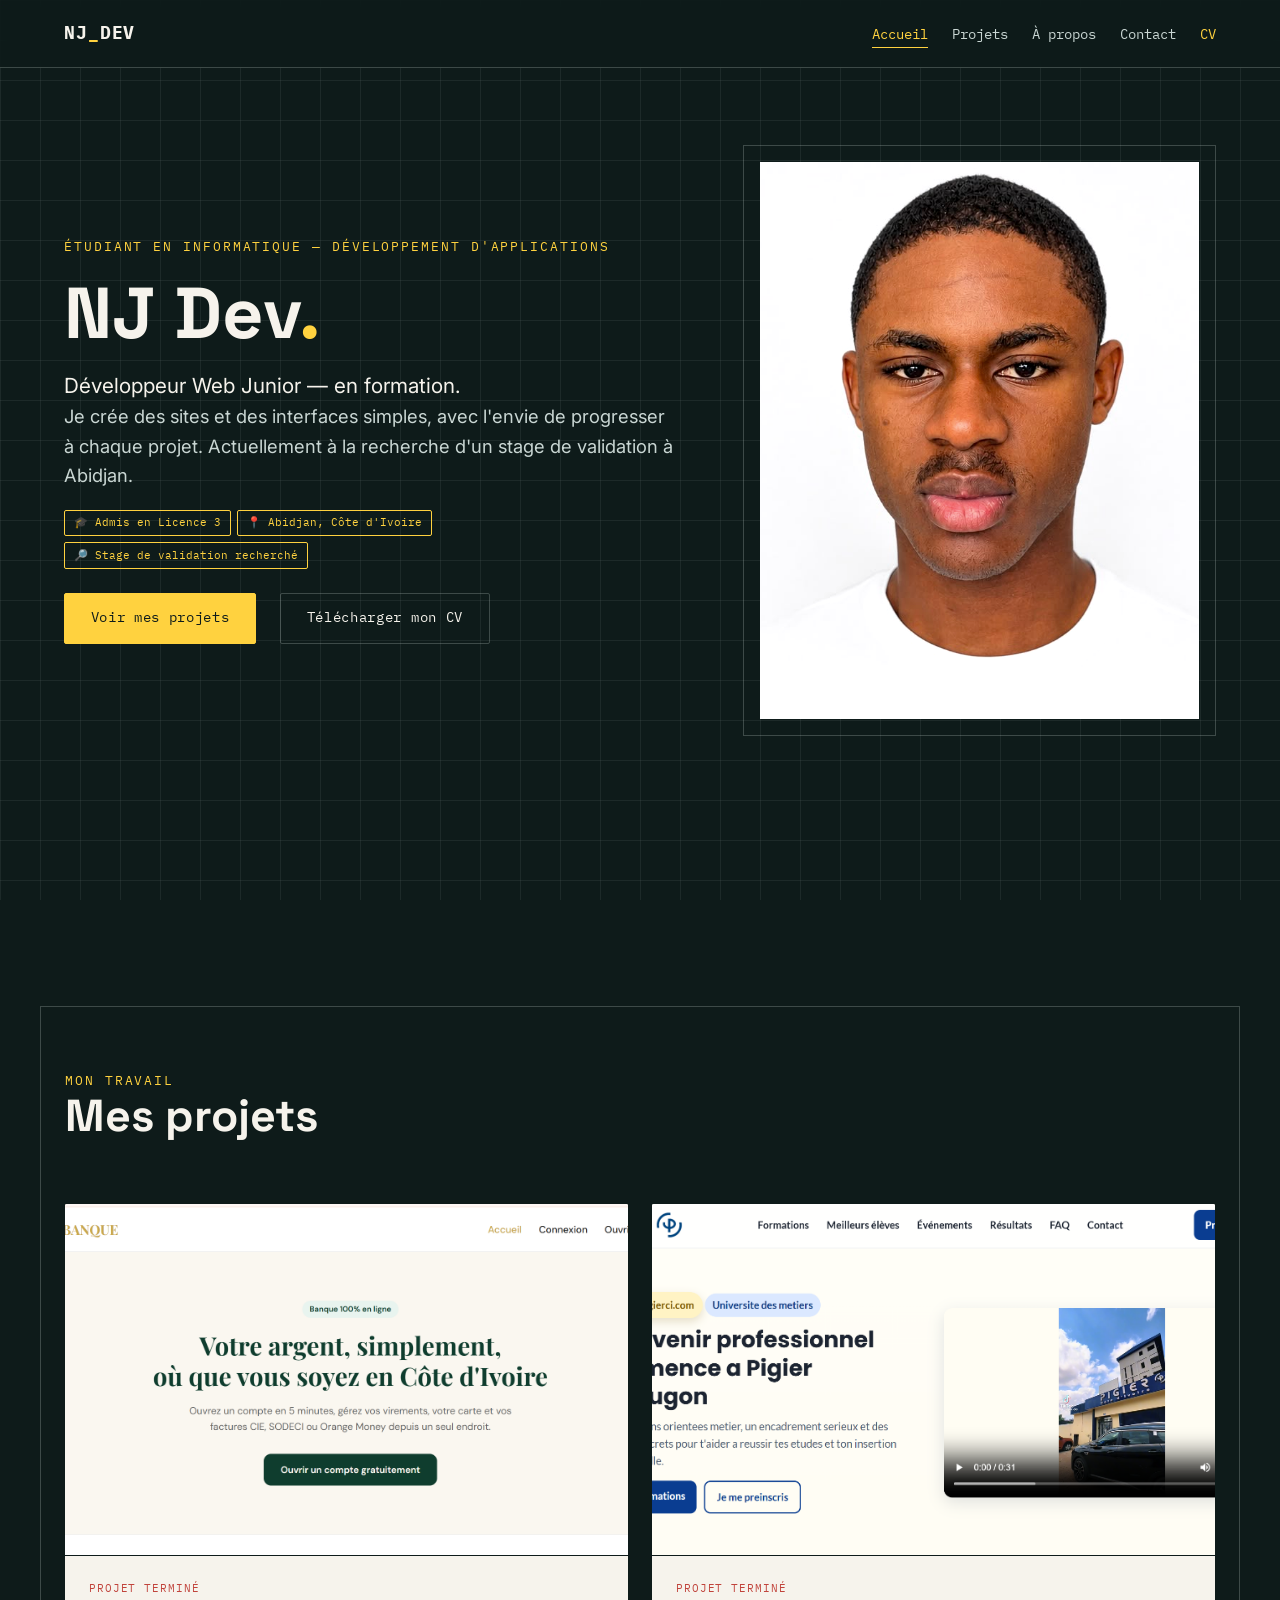
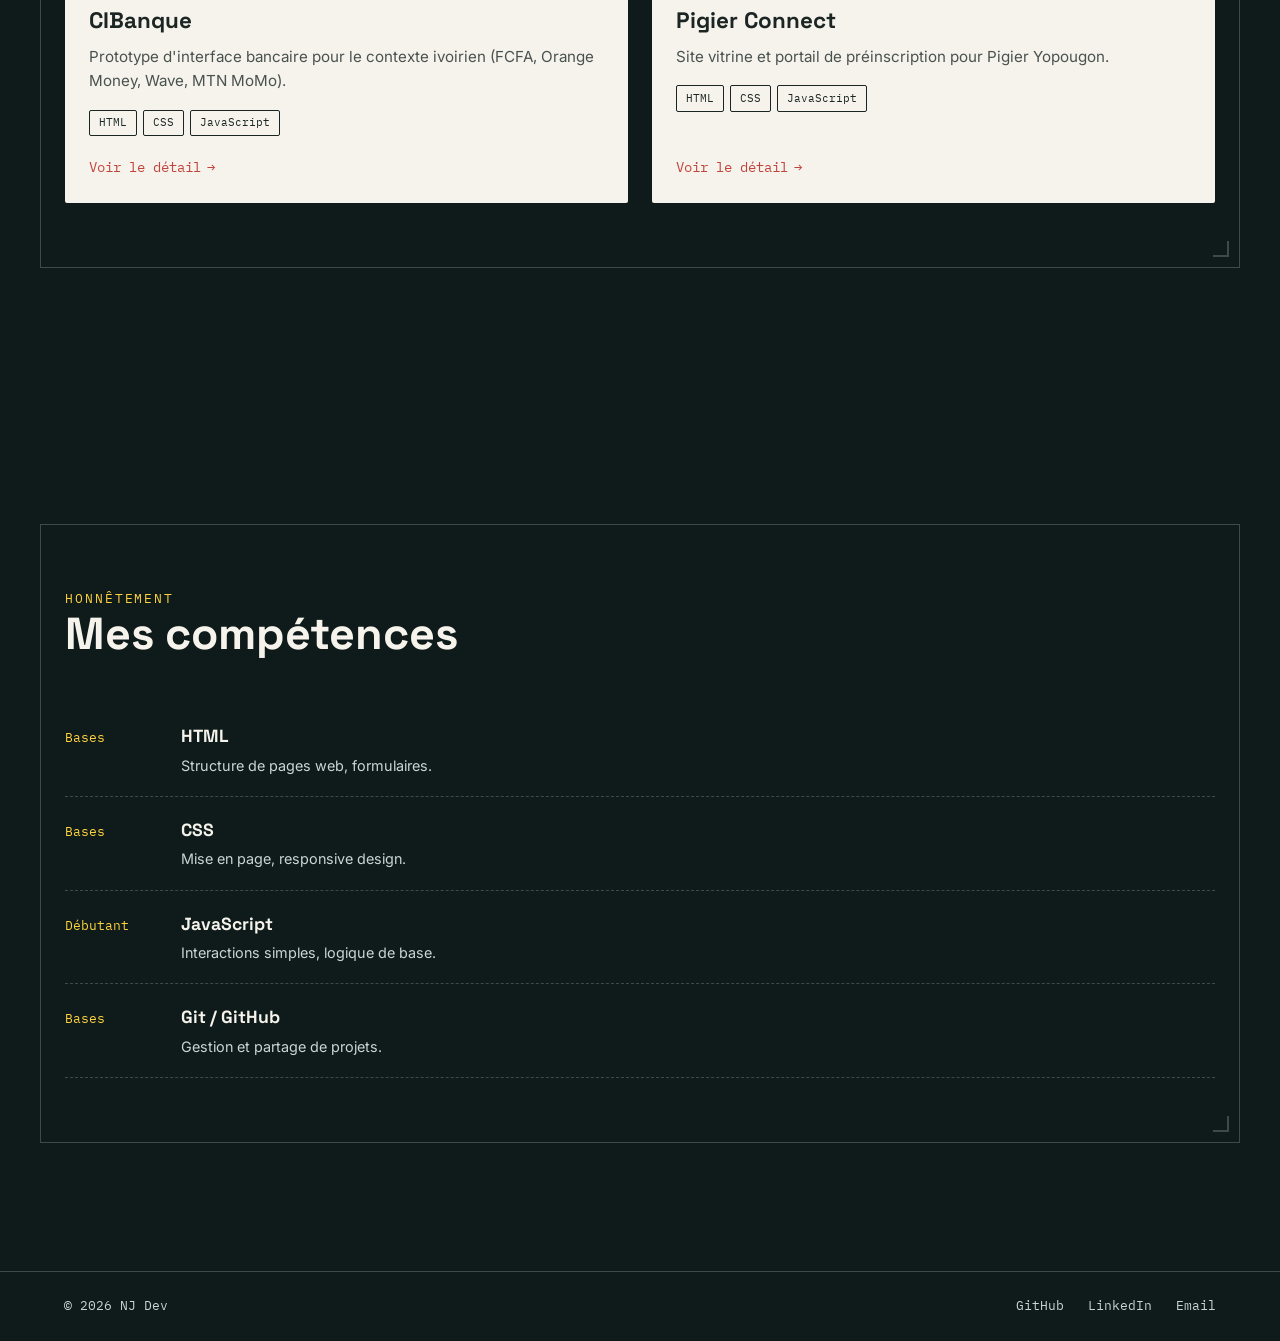
==== index.html @ 9a87b4d7 "Premier envoi du Portfolio" ====
<!DOCTYPE html>
<html lang="fr">
<head>
  <meta charset="UTF-8">
  <meta name="viewport" content="width=device-width, initial-scale=1.0">
  <title>NJ Dev — Développeur Web Junior en formation</title>
  <meta name="description" content="Portfolio de Junior Ngoran (NJ Dev), étudiant en informatique (BTS IDA, admis en Licence 3), développeur web junior à la recherche d'un stage de validation à Abidjan.">

  <link rel="preconnect" href="https://fonts.googleapis.com">
  <link href="https://fonts.googleapis.com/css2?family=Space+Grotesk:wght@500;700&family=Inter:wght@400;500;600&family=IBM+Plex+Mono:wght@400;500;700&display=swap" rel="stylesheet">

  <link rel="stylesheet" href="css/style.css">
</head>
<body>

  <!-- Fond en filigrane, discret — on garde l'identité visuelle -->
  <div class="blueprint-grid" aria-hidden="true"></div>

  <!-- ===== NAVIGATION ===== -->
  <header class="navbar">
    <div class="container">
      <a href="index.html" class="logo">NJ<span>_</span>DEV</a>
      <nav>
        <ul class="nav-links" id="navLinks">
          <li><a href="index.html" aria-current="page">Accueil</a></li>
          <li><a href="projets.html">Projets</a></li>
          <li><a href="apropos.html">À propos</a></li>
          <li><a href="contact.html">Contact</a></li>
          <li><a href="documents/CV_NGoran_Junior_Charmel_Privat.pdf" target="_blank" rel="noopener" style="color: var(--amber);">CV</a></li>
          <!-- Le CV sera ajouté ici dès que j'aurai le PDF -->
        </ul>
      </nav>
      <button class="nav-toggle" id="navToggle" aria-label="Ouvrir le menu" aria-expanded="false">MENU</button>
    </div>
  </header>

  <!-- ===== HERO ===== -->
  <section class="hero">
    <div class="container hero-grid">
      <div class="hero-text">
        <p class="eyebrow">Étudiant en informatique — Développement d'Applications</p>
        <h1>NJ Dev<span class="accent">.</span></h1>
        <p class="lede" style="font-size: 1.3rem; color: var(--paper);">
          Développeur Web Junior — en formation.
        </p>
        <p class="lede">
          Je crée des sites et des interfaces simples, avec l'envie de
          progresser à chaque projet. Actuellement à la recherche d'un
          stage de validation à Abidjan.
        </p>

        <div class="tag-row" style="margin-top: 1.2rem;">
          <span class="tag" style="border-color: var(--amber); color: var(--amber);">🎓 Admis en Licence 3</span>
          <span class="tag" style="border-color: var(--amber); color: var(--amber);">📍 Abidjan, Côte d'Ivoire</span>
          <span class="tag" style="border-color: var(--amber); color: var(--amber);">🔎 Stage de validation recherché</span>
        </div>

        <div class="hero-actions">
          <a href="projets.html" class="btn btn-primary">Voir mes projets</a>
          <a href="documents/CV_NGoran_Junior_Charmel_Privat.pdf" class="btn btn-secondary" target="_blank" rel="noopener">Télécharger mon CV</a>
        </div>
      </div>

      <div class="hero-photo-frame">
        <img src="images/photo.jpg" alt="Photo de Junior Ngoran (NJ Dev)">
      </div>
    </div>
  </section>

  <!-- ===== PROJETS EN AVANT ===== -->
  <section id="projets">
    <div class="container panel">
      <div class="section-head">
        <p class="eyebrow">Mon travail</p>
        <h2>Mes projets</h2>
      </div>

      <div class="projects-grid">
        <!-- Projet 1 : CIBanque -->
        <article class="project-card">
          <div class="project-thumb">
            <img src="images/cibanque-preview.jpg" alt="Capture d'écran du site CIBanque">
          </div>
          <div class="project-body">
            <span class="project-rev">Projet terminé</span>
            <h3>CIBanque</h3>
            <p>Prototype d'interface bancaire pour le contexte ivoirien (FCFA, Orange Money, Wave, MTN MoMo).</p>
            <div class="tag-row">
              <span class="tag">HTML</span>
              <span class="tag">CSS</span>
              <span class="tag">JavaScript</span>
            </div>
            <a href="projets.html#cibanque" class="project-link">Voir le détail</a>
          </div>
        </article>

        <!-- Projet 2 : Pigier Connect -->
        <article class="project-card">
          <div class="project-thumb">
            <img src="images/pigier-connect-preview.jpg" alt="Capture d'écran du site Pigier Connect">
          </div>
          <div class="project-body">
            <span class="project-rev">Projet terminé</span>
            <h3>Pigier Connect</h3>
            <p>Site vitrine et portail de préinscription pour Pigier Yopougon.</p>
            <div class="tag-row">
              <span class="tag">HTML</span>
              <span class="tag">CSS</span>
              <span class="tag">JavaScript</span>
            </div>
            <a href="projets.html#pigier-connect" class="project-link">Voir le détail</a>
          </div>
        </article>
      </div>
    </div>
  </section>

  <!-- ===== APERÇU COMPÉTENCES ===== -->
  <section id="competences">
    <div class="container panel">
      <div class="section-head">
        <p class="eyebrow">Honnêtement</p>
        <h2>Mes compétences</h2>
      </div>

      <div class="annotation-list">
        <div class="annotation">
          <span class="annotation-code">Bases</span>
          <div class="annotation-body">
            <h4>HTML</h4>
            <p>Structure de pages web, formulaires.</p>
          </div>
        </div>
        <div class="annotation">
          <span class="annotation-code">Bases</span>
          <div class="annotation-body">
            <h4>CSS</h4>
            <p>Mise en page, responsive design.</p>
          </div>
        </div>
        <div class="annotation">
          <span class="annotation-code">Débutant</span>
          <div class="annotation-body">
            <h4>JavaScript</h4>
            <p>Interactions simples, logique de base.</p>
          </div>
        </div>
        <div class="annotation">
          <span class="annotation-code">Bases</span>
          <div class="annotation-body">
            <h4>Git / GitHub</h4>
            <p>Gestion et partage de projets.</p>
          </div>
        </div>
      </div>
    </div>
  </section>

  <!-- ===== FOOTER ===== -->
  <footer>
    <div class="container footer-row">
      <span>© 2026 NJ Dev</span>
      <div class="footer-links">
        <a href="https://github.com/njdev154" target="_blank" rel="noopener">GitHub</a>
        <a href="https://www.linkedin.com/in/junior-ngoran/" target="_blank" rel="noopener">LinkedIn</a>
        <a href="mailto:ngoranjunior154@gmail.com">Email</a>
      </div>
    </div>
  </footer>

  <script src="js/main.js"></script>
</body>
</html>
---- css/style.css ----
/* ============================================
   NJ DEV — PORTFOLIO
   Concept : "Chantier / Plan de construction"
   Un dev junior qui montre sa progression comme
   un carnet de chantier d'architecte.
   ============================================ */

/* ---- 1. VARIABLES (le système de design) ----
   Toutes les couleurs et tailles sont définies ici.
   Si tu veux changer une couleur plus tard,
   tu ne modifies QUE cette section. */
:root {
  /* Couleurs */
  --ink-dark: #0E1B1A;       /* fond principal, bleu-sapin très sombre */
  --ink-line: #C9D6D3;       /* lignes de grille, texte clair sur fond sombre */
  --ink-line-faint: #C9D6D340; /* même couleur mais transparente, pour la grille */
  --amber: #FFD23F;          /* accent principal — le "tampon" */
  --rust: #C1443C;           /* accent secondaire — annotations, jamais en masse */
  --paper: #F6F3EC;          /* surface claire pour les cartes */
  --paper-dim: #E8E3D6;      /* variante un peu plus foncée du papier */
  --ink-text: #1B2523;       /* texte sombre sur fond clair */

  /* Typographie */
  --font-display: 'Space Grotesk', sans-serif;
  --font-body: 'Inter', sans-serif;
  --font-mono: 'IBM Plex Mono', monospace;

  /* Espacements réutilisables */
  --gap-sm: 0.5rem;
  --gap-md: 1.5rem;
  --gap-lg: 4rem;
  --gap-xl: 8rem;

  /* Bordures */
  --radius: 2px; /* volontairement presque carré : ambiance "plan technique" */
}

/* ---- 2. RESET DE BASE ----
   Enlève les styles par défaut du navigateur
   pour repartir sur une base propre. */
* {
  margin: 0;
  padding: 0;
  box-sizing: border-box;
}

html {
  scroll-behavior: smooth;
}

body {
  background-color: var(--ink-dark);
  color: var(--ink-line);
  font-family: var(--font-body);
  line-height: 1.6;
  overflow-x: hidden;
}

/* Respect des préférences d'accessibilité :
   si l'utilisateur a désactivé les animations
   dans son système, on les coupe aussi ici. */
@media (prefers-reduced-motion: reduce) {
  * {
    animation-duration: 0.01ms !important;
    transition-duration: 0.01ms !important;
    scroll-behavior: auto !important;
  }
}

a {
  color: inherit;
  text-decoration: none;
}

img {
  max-width: 100%;
  display: block;
}

ul {
  list-style: none;
}

/* ---- 3. LA GRILLE "PAPIER CALQUE" ----
   Un fond en filigrane qui rappelle le papier
   millimétré d'un plan d'architecte. Appliqué
   en fond de <body> via un pseudo-élément fixe. */
.blueprint-grid {
  position: fixed;
  inset: 0;
  z-index: 0;
  pointer-events: none;
  background-image:
    linear-gradient(var(--ink-line-faint) 1px, transparent 1px),
    linear-gradient(90deg, var(--ink-line-faint) 1px, transparent 1px);
  background-size: 40px 40px;
  opacity: 0.35;
}

/* ---- 4. TYPOGRAPHIE GÉNÉRALE ---- */
h1, h2, h3 {
  font-family: var(--font-display);
  font-weight: 700;
  line-height: 1.1;
  color: var(--paper);
}

h1 {
  font-size: clamp(2.5rem, 6vw, 4.5rem);
}

h2 {
  font-size: clamp(1.8rem, 4vw, 2.8rem);
}

.eyebrow {
  font-family: var(--font-mono);
  font-size: 0.8rem;
  letter-spacing: 0.15em;
  text-transform: uppercase;
  color: var(--amber);
}

.lede {
  font-size: 1.15rem;
  color: var(--ink-line);
  max-width: 60ch;
}

/* ---- 5. CONTENEUR GÉNÉRAL ---- */
.container {
  max-width: 1200px;
  margin: 0 auto;
  padding: 0 1.5rem;
  position: relative;
  z-index: 1;
}

section {
  padding: var(--gap-xl) 0;
}

/* ---- 6. NAVIGATION ---- */
.navbar {
  position: sticky;
  top: 0;
  z-index: 100;
  background-color: rgba(14, 27, 26, 0.9);
  backdrop-filter: blur(6px);
  border-bottom: 1px solid var(--ink-line-faint);
}

.navbar .container {
  display: flex;
  align-items: center;
  justify-content: space-between;
  padding-top: 1.2rem;
  padding-bottom: 1.2rem;
}

.logo {
  font-family: var(--font-mono);
  font-weight: 700;
  font-size: 1.1rem;
  color: var(--paper);
  letter-spacing: 0.05em;
}

.logo span {
  color: var(--amber);
}

.nav-links {
  display: flex;
  gap: var(--gap-md);
  font-family: var(--font-mono);
  font-size: 0.9rem;
}

.nav-links a {
  position: relative;
  padding: 0.3rem 0;
  color: var(--ink-line);
  transition: color 0.2s ease;
}

.nav-links a::after {
  content: '';
  position: absolute;
  left: 0;
  bottom: 0;
  width: 0;
  height: 1px;
  background-color: var(--amber);
  transition: width 0.25s ease;
}

.nav-links a:hover,
.nav-links a[aria-current="page"] {
  color: var(--amber);
}

.nav-links a:hover::after,
.nav-links a[aria-current="page"]::after {
  width: 100%;
}

.nav-toggle {
  display: none;
  background: none;
  border: 1px solid var(--ink-line-faint);
  color: var(--paper);
  font-family: var(--font-mono);
  padding: 0.4rem 0.7rem;
  cursor: pointer;
}

/* ---- 7. LE "TAMPON" (élément signature) ----
   Un cachet façon tampon administratif/technique,
   légèrement tourné, utilisé sur le hero et ailleurs
   pour marquer le statut "en construction". */
.stamp {
  display: inline-flex;
  align-items: center;
  gap: 0.5rem;
  font-family: var(--font-mono);
  font-size: 0.75rem;
  letter-spacing: 0.1em;
  text-transform: uppercase;
  color: var(--amber);
  border: 2px solid var(--amber);
  padding: 0.4rem 0.9rem;
  transform: rotate(-3deg);
  border-radius: var(--radius);
}

.stamp::before {
  content: '●';
  font-size: 0.6rem;
}

/* ---- 8. PANNEAUX (cadres de section) ----
   Un simple encadré discret pour délimiter les sections,
   avec un petit coin décoratif — sans texte d'annotation. */
.panel {
  position: relative;
  border: 1px solid var(--ink-line-faint);
  padding: var(--gap-lg) var(--gap-md);
}

/* petit coin décoratif, discret, rappel de l'identité "technique" */
.panel::after {
  content: '';
  position: absolute;
  bottom: 0.6rem;
  right: 0.6rem;
  width: 14px;
  height: 14px;
  border-right: 2px solid var(--ink-line-faint);
  border-bottom: 2px solid var(--ink-line-faint);
}

/* ---- 9. HERO (page d'accueil) ---- */
.hero {
  min-height: 90vh;
  display: flex;
  align-items: center;
  padding-top: var(--gap-lg);
}

.hero-grid {
  display: grid;
  grid-template-columns: 1.3fr 1fr;
  gap: var(--gap-lg);
  align-items: center;
}

.hero-text .stamp {
  margin-bottom: var(--gap-md);
}

.hero-text h1 {
  margin: 1rem 0;
}

.hero-text h1 .accent {
  color: var(--amber);
}

.hero-actions {
  display: flex;
  gap: var(--gap-md);
  margin-top: var(--gap-md);
  flex-wrap: wrap;
}

/* ---- 10. BOUTONS ---- */
.btn {
  display: inline-flex;
  align-items: center;
  gap: 0.5rem;
  font-family: var(--font-mono);
  font-size: 0.85rem;
  letter-spacing: 0.05em;
  padding: 0.85rem 1.6rem;
  border: 1px solid var(--amber);
  transition: all 0.2s ease;
  cursor: pointer;
  border-radius: var(--radius);
}

.btn-primary {
  background-color: var(--amber);
  color: var(--ink-dark);
}

.btn-primary:hover {
  background-color: transparent;
  color: var(--amber);
}

.btn-secondary {
  background-color: transparent;
  color: var(--paper);
  border-color: var(--ink-line-faint);
}

.btn-secondary:hover {
  border-color: var(--amber);
  color: var(--amber);
}

/* ---- 11. PHOTO DANS UN CADRE "PLAN" ---- */
.hero-photo-frame {
  position: relative;
  aspect-ratio: 4 / 5;
  border: 1px solid var(--ink-line-faint);
  padding: 1rem;
}

.hero-photo-frame img {
  width: 100%;
  height: 100%;
  object-fit: cover;
  filter: grayscale(15%) contrast(1.05);
}

/* Label jargon retiré : le cadre parle de lui-même, pas besoin
   d'une annotation "PORTRAIT — ÉCH. 1:1" façon maquette. */
/* ---- 12. STATS RAPIDES (chiffres clés) ---- */
.stats-row {
  display: flex;
  gap: var(--gap-lg);
  margin-top: var(--gap-lg);
  flex-wrap: wrap;
}

.stat .stat-num {
  font-family: var(--font-display);
  font-size: 2.2rem;
  color: var(--amber);
  font-weight: 700;
}

.stat .stat-label {
  font-family: var(--font-mono);
  font-size: 0.75rem;
  color: var(--ink-line);
  text-transform: uppercase;
  letter-spacing: 0.08em;
}

/* ---- 13. CARTES PROJETS ---- */
.section-head {
  margin-bottom: var(--gap-lg);
}

.projects-grid {
  display: grid;
  grid-template-columns: repeat(2, 1fr);
  gap: var(--gap-md);
}

.project-card {
  background-color: var(--paper);
  color: var(--ink-text);
  border-radius: var(--radius);
  overflow: hidden;
  position: relative;
  display: flex;
  flex-direction: column;
  transition: transform 0.25s ease, box-shadow 0.25s ease;
}

.project-card:hover {
  transform: translateY(-6px);
  box-shadow: 0 20px 40px -20px rgba(0,0,0,0.5);
}

.project-thumb {
  aspect-ratio: 16 / 10;
  background: linear-gradient(135deg, var(--paper-dim), var(--paper));
  border-bottom: 1px solid var(--ink-dark);
  overflow: hidden;
}

.project-thumb img {
  width: 100%;
  height: 100%;
  object-fit: cover;
  object-position: top; /* montre le haut de la page (le plus parlant) plutôt que le centre */
}

.project-detail-embed {
  aspect-ratio: 16 / 9;
  background: linear-gradient(135deg, var(--paper-dim), var(--paper));
  border: 1px solid var(--ink-line-faint);
  margin-bottom: var(--gap-md);
  overflow: hidden;
}

.project-detail-embed img {
  width: 100%;
  height: 100%;
  object-fit: cover;
  object-position: top;
}

.project-body {
  padding: var(--gap-md);
  display: flex;
  flex-direction: column;
  gap: 0.7rem;
  flex-grow: 1;
}

.project-rev {
  font-family: var(--font-mono);
  font-size: 0.7rem;
  color: var(--rust);
  letter-spacing: 0.08em;
  text-transform: uppercase;
}

.project-body h3 {
  color: var(--ink-text);
  font-size: 1.4rem;
}

.project-body p {
  font-size: 0.95rem;
  color: #4A5250;
}

.tag-row {
  display: flex;
  gap: 0.4rem;
  flex-wrap: wrap;
  margin-top: 0.3rem;
}

.tag {
  font-family: var(--font-mono);
  font-size: 0.7rem;
  padding: 0.2rem 0.55rem;
  border: 1px solid var(--ink-text);
  border-radius: var(--radius);
  color: var(--ink-text);
}

.project-link {
  margin-top: auto;
  font-family: var(--font-mono);
  font-size: 0.85rem;
  color: var(--rust);
  padding-top: 0.6rem;
  display: inline-flex;
  align-items: center;
  gap: 0.4rem;
}

.project-link::after {
  content: '→';
  transition: transform 0.2s ease;
}

.project-card:hover .project-link::after {
  transform: translateX(4px);
}

/* ---- 14. ANNOTATIONS / LIGNES DE REPÈRE (skills) ---- */
.annotation-list {
  display: flex;
  flex-direction: column;
  gap: 1.2rem;
}

.annotation {
  display: grid;
  grid-template-columns: 100px 1fr;
  align-items: baseline;
  gap: 1rem;
  border-bottom: 1px dashed var(--ink-line-faint);
  padding-bottom: 1.2rem;
}

.annotation-code {
  font-family: var(--font-mono);
  font-size: 0.8rem;
  color: var(--amber);
}

.annotation-body h4 {
  font-family: var(--font-display);
  color: var(--paper);
  font-size: 1.1rem;
  margin-bottom: 0.2rem;
}

.annotation-body p {
  font-size: 0.9rem;
  color: var(--ink-line);
}

/* ---- 15. FOOTER ---- */
footer {
  border-top: 1px solid var(--ink-line-faint);
  padding: var(--gap-md) 0;
  font-family: var(--font-mono);
  font-size: 0.8rem;
}

.footer-row {
  display: flex;
  justify-content: space-between;
  align-items: center;
  flex-wrap: wrap;
  gap: 1rem;
}

.footer-links {
  display: flex;
  gap: var(--gap-md);
}

.footer-links a:hover {
  color: var(--amber);
}

/* ---- 16. RESPONSIVE (mobile) ---- */
@media (max-width: 860px) {
  .hero-grid {
    grid-template-columns: 1fr;
  }

  .hero-photo-frame {
    order: -1;
    max-width: 280px;
    margin: 0 auto;
  }

  .projects-grid {
    grid-template-columns: 1fr;
  }

  .nav-links {
    position: absolute;
    top: 100%;
    left: 0;
    right: 0;
    background-color: var(--ink-dark);
    flex-direction: column;
    padding: 1.5rem;
    border-bottom: 1px solid var(--ink-line-faint);
    display: none;
  }

  .nav-links.open {
    display: flex;
  }

  .nav-toggle {
    display: block;
  }

  .annotation {
    grid-template-columns: 1fr;
    gap: 0.3rem;
  }
}
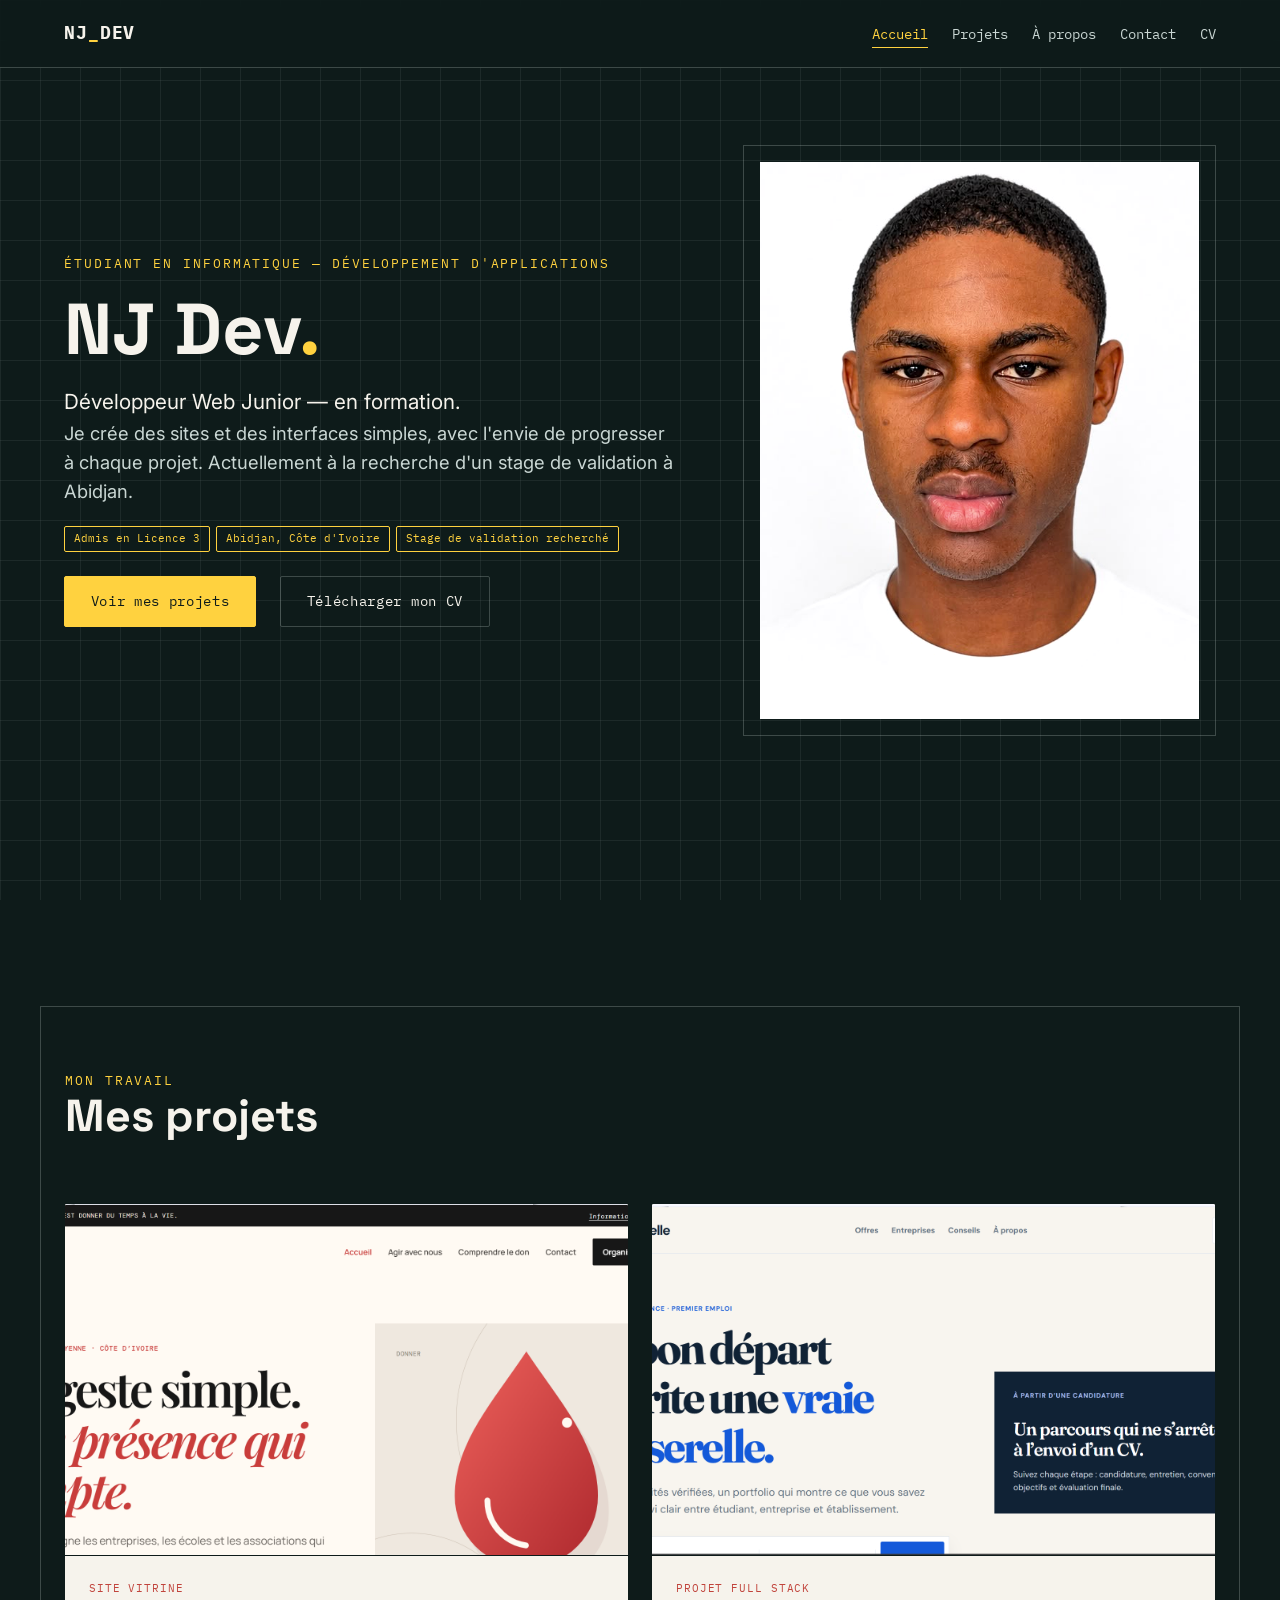
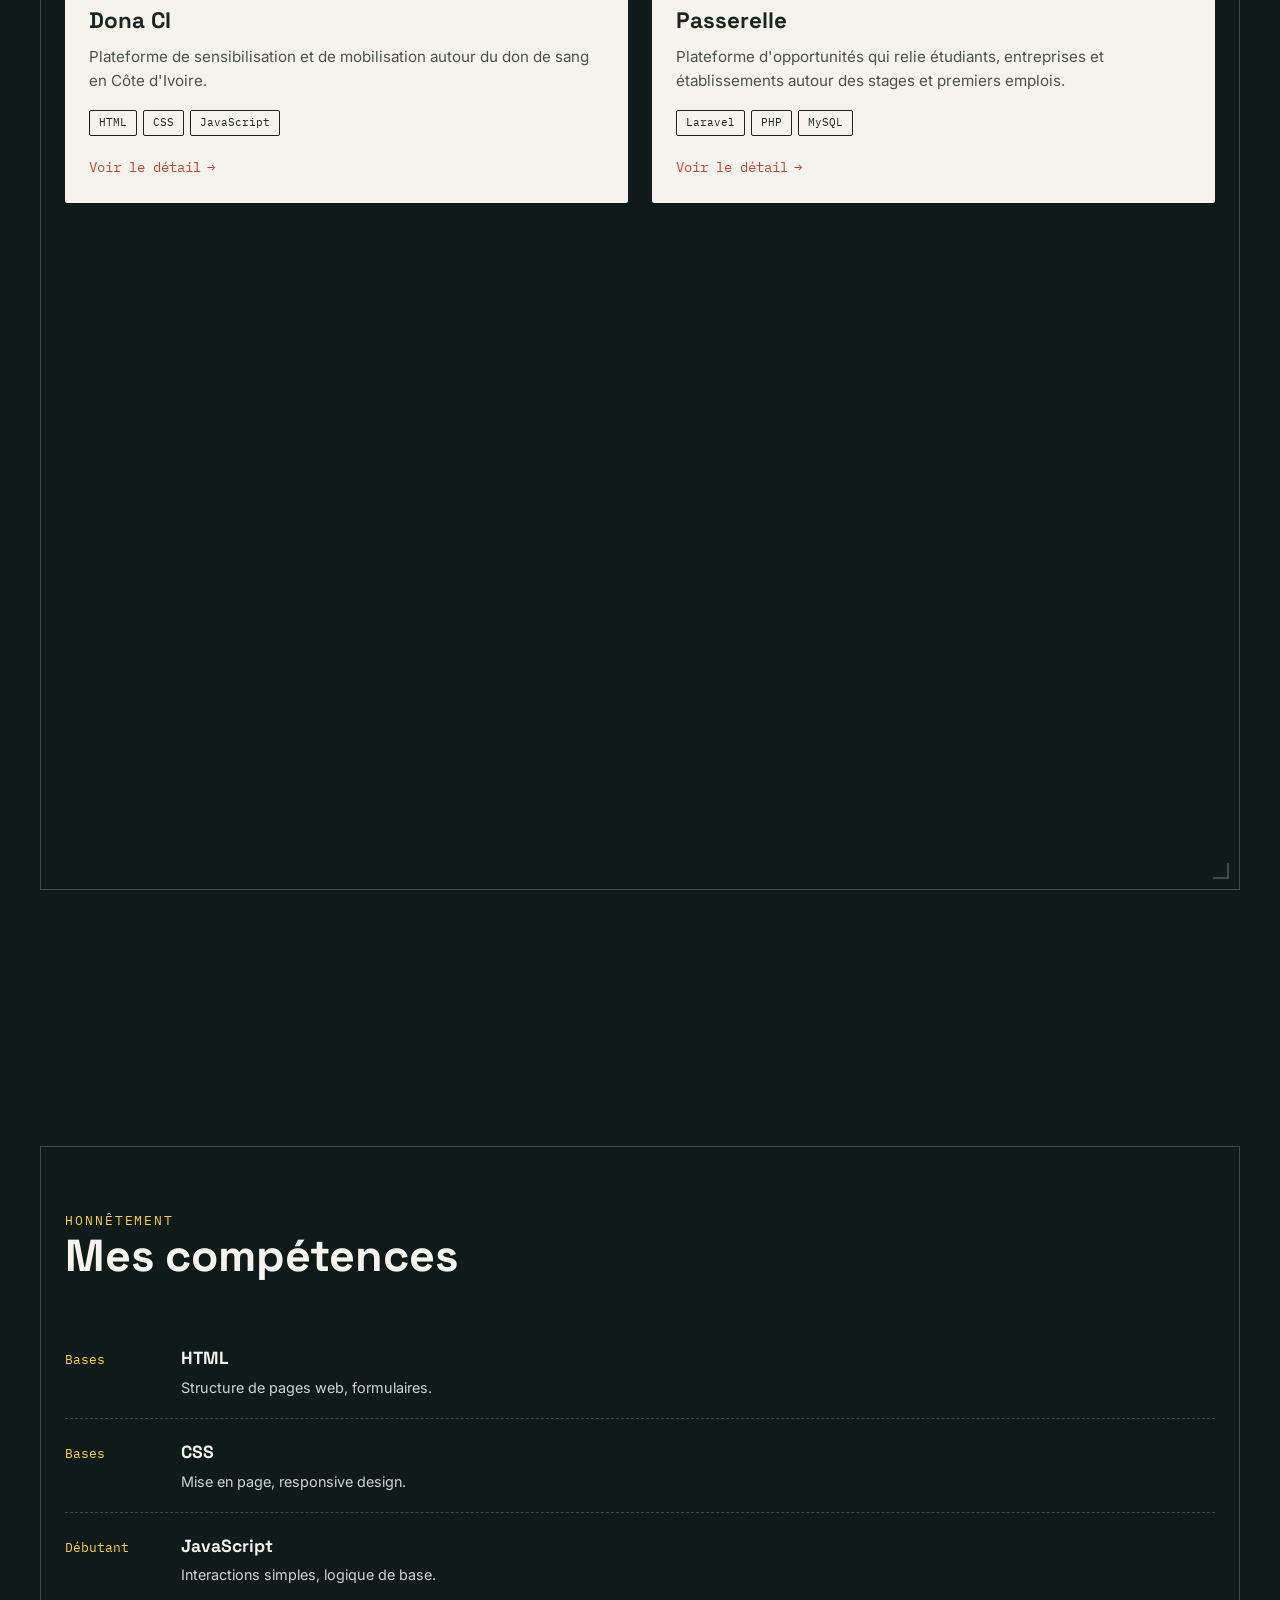
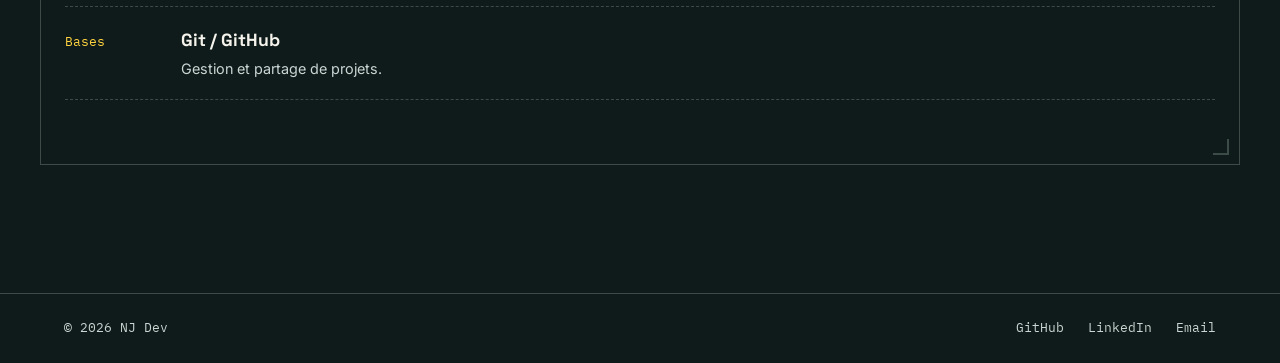
==== commit 5641a4c5: "Ajoute Dona CI et Passerelle au portfolio" ====
--- a/index.html
+++ b/index.html
@@ -26,8 +26,7 @@
           <li><a href="projets.html">Projets</a></li>
           <li><a href="apropos.html">À propos</a></li>
           <li><a href="contact.html">Contact</a></li>
-          <li><a href="documents/CV_NGoran_Junior_Charmel_Privat.pdf" target="_blank" rel="noopener" style="color: var(--amber);">CV</a></li>
-          <!-- Le CV sera ajouté ici dès que j'aurai le PDF -->
+          <li><a href="documents/CV_NGoran_Junior_Charmel_Privat.pdf" class="nav-cv" target="_blank" rel="noopener">CV</a></li>
         </ul>
       </nav>
       <button class="nav-toggle" id="navToggle" aria-label="Ouvrir le menu" aria-expanded="false">MENU</button>
@@ -40,7 +39,7 @@
       <div class="hero-text">
         <p class="eyebrow">Étudiant en informatique — Développement d'Applications</p>
         <h1>NJ Dev<span class="accent">.</span></h1>
-        <p class="lede" style="font-size: 1.3rem; color: var(--paper);">
+        <p class="lede lede-strong">
           Développeur Web Junior — en formation.
         </p>
         <p class="lede">
@@ -49,10 +48,10 @@
           stage de validation à Abidjan.
         </p>
 
-        <div class="tag-row" style="margin-top: 1.2rem;">
-          <span class="tag" style="border-color: var(--amber); color: var(--amber);">🎓 Admis en Licence 3</span>
-          <span class="tag" style="border-color: var(--amber); color: var(--amber);">📍 Abidjan, Côte d'Ivoire</span>
-          <span class="tag" style="border-color: var(--amber); color: var(--amber);">🔎 Stage de validation recherché</span>
+        <div class="tag-row hero-tags">
+          <span class="tag tag-accent">Admis en Licence 3</span>
+          <span class="tag tag-accent">Abidjan, Côte d'Ivoire</span>
+          <span class="tag tag-accent">Stage de validation recherché</span>
         </div>
 
         <div class="hero-actions">
@@ -76,7 +75,43 @@
       </div>
 
       <div class="projects-grid">
-        <!-- Projet 1 : CIBanque -->
+        <!-- Projet 1 : Dona CI -->
+        <article class="project-card">
+          <div class="project-thumb">
+            <img src="images/dona-ci-preview.png" alt="Capture d'écran de Dona CI, site de mobilisation autour du don de sang">
+          </div>
+          <div class="project-body">
+            <span class="project-rev">Site vitrine</span>
+            <h3>Dona CI</h3>
+            <p>Plateforme de sensibilisation et de mobilisation autour du don de sang en Côte d'Ivoire.</p>
+            <div class="tag-row">
+              <span class="tag">HTML</span>
+              <span class="tag">CSS</span>
+              <span class="tag">JavaScript</span>
+            </div>
+            <a href="projets.html#dona-ci" class="project-link">Voir le détail</a>
+          </div>
+        </article>
+
+        <!-- Projet 2 : Passerelle -->
+        <article class="project-card">
+          <div class="project-thumb">
+            <img src="images/passerelle-preview.png" alt="Capture d'écran de Passerelle, plateforme d'opportunités pour étudiants">
+          </div>
+          <div class="project-body">
+            <span class="project-rev">Projet full stack</span>
+            <h3>Passerelle</h3>
+            <p>Plateforme d'opportunités qui relie étudiants, entreprises et établissements autour des stages et premiers emplois.</p>
+            <div class="tag-row">
+              <span class="tag">Laravel</span>
+              <span class="tag">PHP</span>
+              <span class="tag">MySQL</span>
+            </div>
+            <a href="projets.html#passerelle" class="project-link">Voir le détail</a>
+          </div>
+        </article>
+
+        <!-- Projet 3 : CIBanque -->
         <article class="project-card">
           <div class="project-thumb">
             <img src="images/cibanque-preview.jpg" alt="Capture d'écran du site CIBanque">
@@ -94,7 +129,7 @@
           </div>
         </article>
 
-        <!-- Projet 2 : Pigier Connect -->
+        <!-- Projet 4 : Pigier Connect -->
         <article class="project-card">
           <div class="project-thumb">
             <img src="images/pigier-connect-preview.jpg" alt="Capture d'écran du site Pigier Connect">
@@ -159,7 +194,7 @@
   <!-- ===== FOOTER ===== -->
   <footer>
     <div class="container footer-row">
-      <span>© 2026 NJ Dev</span>
+      <span>© <span id="year">2026</span> NJ Dev</span>
       <div class="footer-links">
         <a href="https://github.com/njdev154" target="_blank" rel="noopener">GitHub</a>
         <a href="https://www.linkedin.com/in/junior-ngoran/" target="_blank" rel="noopener">LinkedIn</a>
@@ -168,6 +203,8 @@
     </div>
   </footer>
 
+  <button type="button" class="back-to-top" id="backToTop" aria-label="Retour en haut">↑</button>
+
   <script src="js/main.js"></script>
 </body>
 </html>
--- a/css/style.css
+++ b/css/style.css
@@ -11,19 +11,19 @@
    tu ne modifies QUE cette section. */
 :root {
   /* Couleurs */
-  --ink-dark: #0E1B1A;       /* fond principal, bleu-sapin très sombre */
-  --ink-line: #C9D6D3;       /* lignes de grille, texte clair sur fond sombre */
-  --ink-line-faint: #C9D6D340; /* même couleur mais transparente, pour la grille */
-  --amber: #FFD23F;          /* accent principal — le "tampon" */
-  --rust: #C1443C;           /* accent secondaire — annotations, jamais en masse */
-  --paper: #F6F3EC;          /* surface claire pour les cartes */
-  --paper-dim: #E8E3D6;      /* variante un peu plus foncée du papier */
-  --ink-text: #1B2523;       /* texte sombre sur fond clair */
+  --ink-dark: #0e1b1a; /* fond principal, bleu-sapin très sombre */
+  --ink-line: #c9d6d3; /* lignes de grille, texte clair sur fond sombre */
+  --ink-line-faint: #c9d6d340; /* même couleur mais transparente, pour la grille */
+  --amber: #ffd23f; /* accent principal — le "tampon" */
+  --rust: #c1443c; /* accent secondaire — annotations, jamais en masse */
+  --paper: #f6f3ec; /* surface claire pour les cartes */
+  --paper-dim: #e8e3d6; /* variante un peu plus foncée du papier */
+  --ink-text: #1b2523; /* texte sombre sur fond clair */
 
   /* Typographie */
-  --font-display: 'Space Grotesk', sans-serif;
-  --font-body: 'Inter', sans-serif;
-  --font-mono: 'IBM Plex Mono', monospace;
+  --font-display: "Space Grotesk", sans-serif;
+  --font-body: "Inter", sans-serif;
+  --font-mono: "IBM Plex Mono", monospace;
 
   /* Espacements réutilisables */
   --gap-sm: 0.5rem;
@@ -98,7 +98,9 @@
 }
 
 /* ---- 4. TYPOGRAPHIE GÉNÉRALE ---- */
-h1, h2, h3 {
+h1,
+h2,
+h3 {
   font-family: var(--font-display);
   font-weight: 700;
   line-height: 1.1;
@@ -185,7 +187,7 @@
 }
 
 .nav-links a::after {
-  content: '';
+  content: "";
   position: absolute;
   left: 0;
   bottom: 0;
@@ -235,7 +237,7 @@
 }
 
 .stamp::before {
-  content: '●';
+  content: "●";
   font-size: 0.6rem;
 }
 
@@ -250,7 +252,7 @@
 
 /* petit coin décoratif, discret, rappel de l'identité "technique" */
 .panel::after {
-  content: '';
+  content: "";
   position: absolute;
   bottom: 0.6rem;
   right: 0.6rem;
@@ -389,12 +391,14 @@
   position: relative;
   display: flex;
   flex-direction: column;
-  transition: transform 0.25s ease, box-shadow 0.25s ease;
+  transition:
+    transform 0.25s ease,
+    box-shadow 0.25s ease;
 }
 
 .project-card:hover {
   transform: translateY(-6px);
-  box-shadow: 0 20px 40px -20px rgba(0,0,0,0.5);
+  box-shadow: 0 20px 40px -20px rgba(0, 0, 0, 0.5);
 }
 
 .project-thumb {
@@ -449,7 +453,7 @@
 
 .project-body p {
   font-size: 0.95rem;
-  color: #4A5250;
+  color: #4a5250;
 }
 
 .tag-row {
@@ -480,7 +484,7 @@
 }
 
 .project-link::after {
-  content: '→';
+  content: "→";
   transition: transform 0.2s ease;
 }
 
@@ -547,7 +551,236 @@
   color: var(--amber);
 }
 
-/* ---- 16. RESPONSIVE (mobile) ---- */
+/* ---- 16. CLASSES RÉUTILISABLES (à la place des style="..." dans le HTML) ---- */
+.nav-cv {
+  color: var(--amber);
+}
+
+.hero-compact {
+  min-height: 30vh;
+}
+
+.lede-strong {
+  font-size: 1.3rem;
+  color: var(--paper);
+}
+
+.lede-follow {
+  margin-top: 1rem;
+}
+
+.lede-tight {
+  margin-top: 0.5rem;
+}
+
+.text-accent {
+  color: var(--amber);
+}
+
+.hero-tags {
+  margin-top: 1.2rem;
+}
+
+.tag-accent {
+  border-color: var(--amber);
+  color: var(--amber);
+}
+
+.tag-row-follow {
+  margin-top: 1rem;
+}
+
+.tag-row-block {
+  margin-bottom: 1.5rem;
+}
+
+.project-title {
+  margin-top: 0.5rem;
+}
+
+.actions-follow {
+  margin-top: 2rem;
+}
+
+.eyebrow-follow {
+  margin-top: 2rem;
+}
+
+.page-heading {
+  margin-top: 1rem;
+}
+
+.contact-heading {
+  margin: 0.8rem 0 1.5rem;
+}
+
+.btn-start {
+  justify-self: start;
+}
+
+/* ---- 17. LISTES "CE QUE J'AI APPRIS" (page projets) ---- */
+.learned-list {
+  margin-top: 1rem;
+  padding-left: 1.2rem;
+}
+
+.learned-list li {
+  margin-bottom: 0.4rem;
+  color: var(--ink-line);
+}
+
+.subhead {
+  font-family: var(--font-mono);
+  font-size: 0.75rem;
+  text-transform: uppercase;
+  letter-spacing: 0.08em;
+  color: var(--amber);
+  margin-top: 1.8rem;
+}
+
+/* ---- 18. TIMELINE (page à propos) ---- */
+.timeline {
+  display: flex;
+  flex-direction: column;
+  gap: 1.5rem;
+  margin-top: 1.5rem;
+}
+
+.timeline-item {
+  display: grid;
+  grid-template-columns: 140px 1fr;
+  gap: 1rem;
+  border-left: 2px solid var(--amber);
+  padding-left: 1.2rem;
+}
+
+.timeline-tag {
+  font-family: var(--font-mono);
+  font-size: 0.8rem;
+  color: var(--amber);
+}
+
+.timeline-body h4 {
+  font-family: var(--font-display);
+  color: var(--paper);
+  font-size: 1.1rem;
+  margin-bottom: 0.2rem;
+}
+
+.timeline-body p {
+  font-size: 0.9rem;
+  color: var(--ink-line);
+}
+
+/* ---- 19. FORMULAIRE DE CONTACT ---- */
+.form-grid {
+  display: grid;
+  gap: 1.2rem;
+  max-width: 560px;
+}
+
+.form-field {
+  display: flex;
+  flex-direction: column;
+  gap: 0.4rem;
+}
+
+.form-field label {
+  font-family: var(--font-mono);
+  font-size: 0.75rem;
+  letter-spacing: 0.08em;
+  text-transform: uppercase;
+  color: var(--amber);
+}
+
+.form-field input,
+.form-field textarea {
+  background-color: var(--paper);
+  color: var(--ink-text);
+  border: 1px solid var(--ink-line-faint);
+  padding: 0.8rem 1rem;
+  font-family: var(--font-body);
+  font-size: 0.95rem;
+  border-radius: var(--radius);
+}
+
+.form-field input:focus,
+.form-field textarea:focus {
+  outline: 2px solid var(--amber);
+  outline-offset: 2px;
+}
+
+.form-field textarea {
+  resize: vertical;
+  min-height: 130px;
+}
+
+.contact-grid {
+  display: grid;
+  grid-template-columns: 1fr 1fr;
+  gap: var(--gap-lg);
+}
+
+.contact-info-list {
+  display: flex;
+  flex-direction: column;
+  gap: 1.5rem;
+}
+
+.contact-info-list a {
+  font-family: var(--font-mono);
+  font-size: 1rem;
+  display: flex;
+  flex-direction: column;
+  gap: 0.2rem;
+}
+
+.contact-info-list a span.label {
+  font-size: 0.7rem;
+  color: var(--amber);
+  text-transform: uppercase;
+  letter-spacing: 0.08em;
+}
+
+.contact-info-list a:hover span.value {
+  color: var(--amber);
+}
+
+#formStatus {
+  font-family: var(--font-mono);
+  font-size: 0.85rem;
+  margin-top: 0.8rem;
+}
+
+/* ---- 20. BOUTON RETOUR EN HAUT ---- */
+.back-to-top {
+  position: fixed;
+  right: 1.4rem;
+  bottom: 1.4rem;
+  z-index: 90;
+  width: 2.6rem;
+  height: 2.6rem;
+  display: none;
+  align-items: center;
+  justify-content: center;
+  background-color: var(--amber);
+  color: var(--ink-dark);
+  border: none;
+  border-radius: var(--radius);
+  font-family: var(--font-mono);
+  font-size: 1.1rem;
+  cursor: pointer;
+}
+
+.back-to-top.is-visible {
+  display: flex;
+}
+
+.back-to-top:hover {
+  background-color: var(--paper);
+}
+
+/* ---- 21. RESPONSIVE (mobile) ---- */
 @media (max-width: 860px) {
   .hero-grid {
     grid-template-columns: 1fr;
@@ -587,4 +820,12 @@
     grid-template-columns: 1fr;
     gap: 0.3rem;
   }
-}
+
+  .contact-grid {
+    grid-template-columns: 1fr;
+  }
+
+  .timeline-item {
+    grid-template-columns: 1fr;
+  }
+}
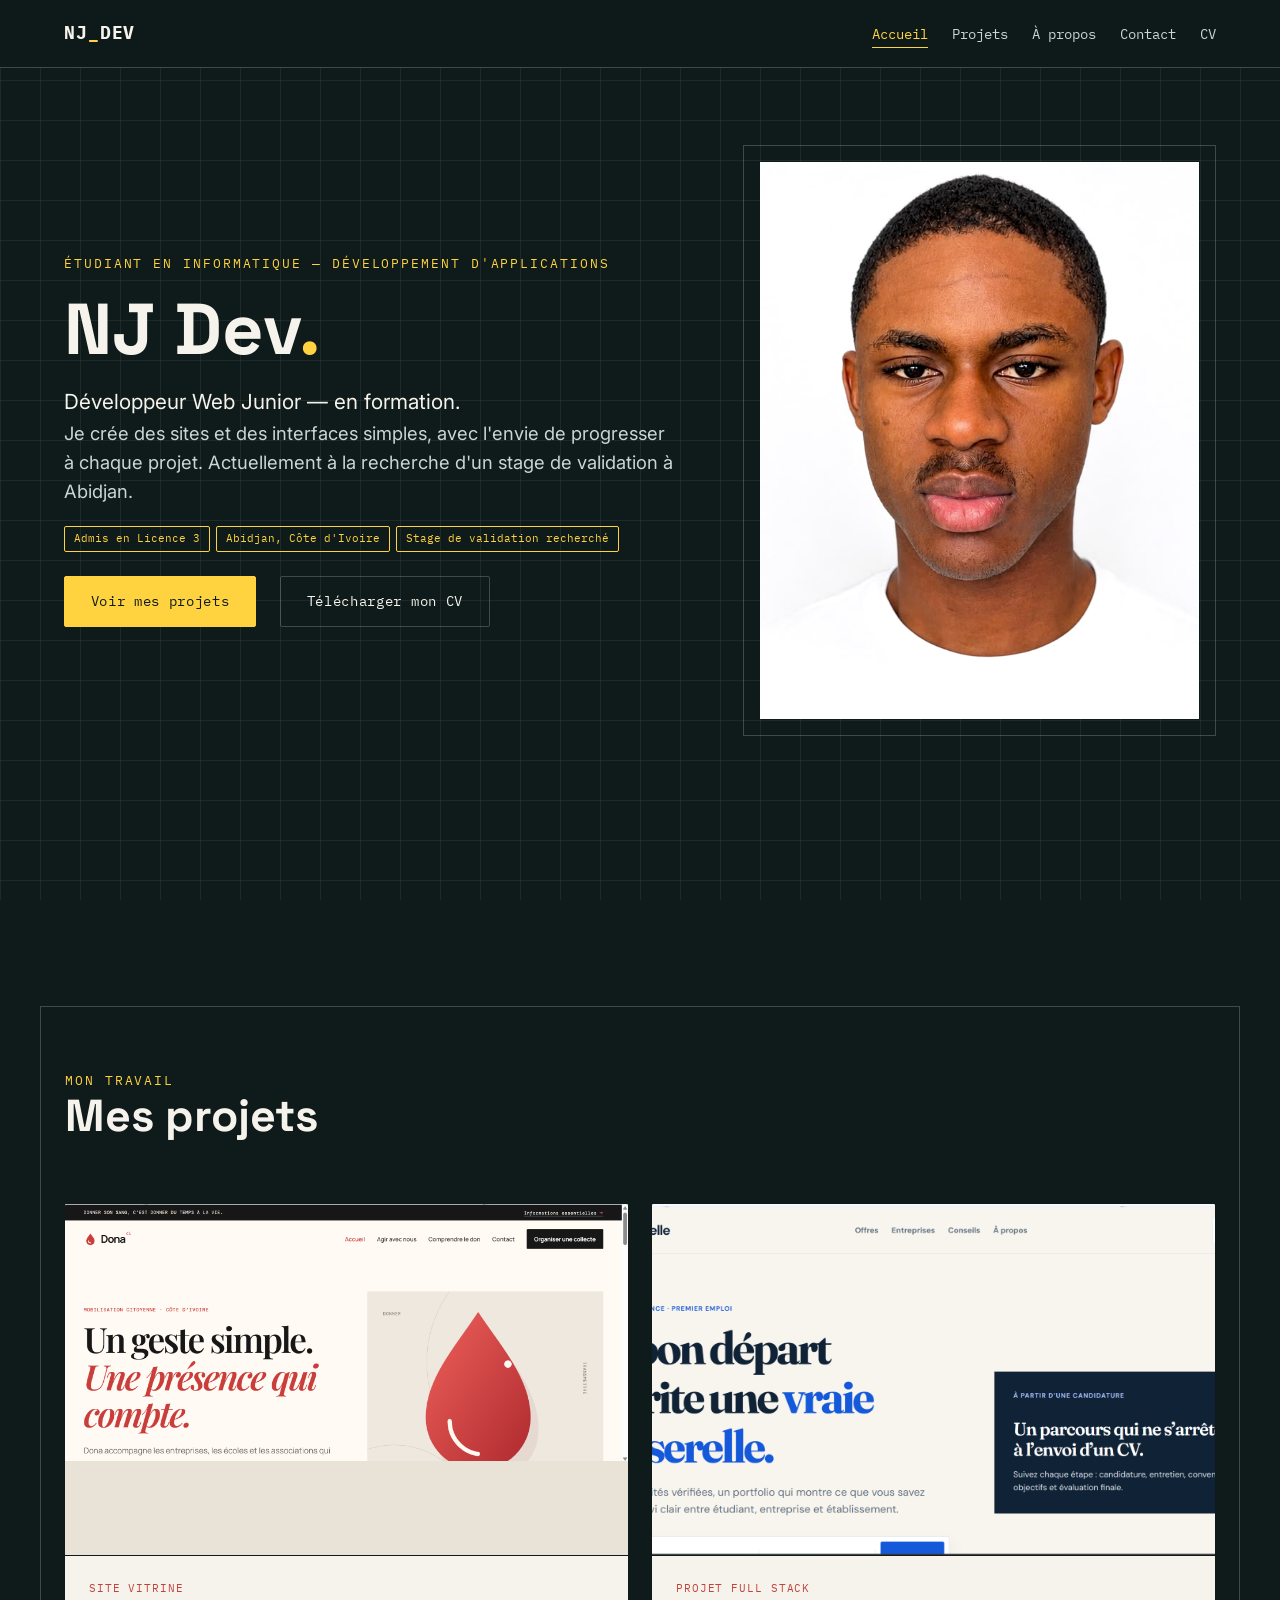
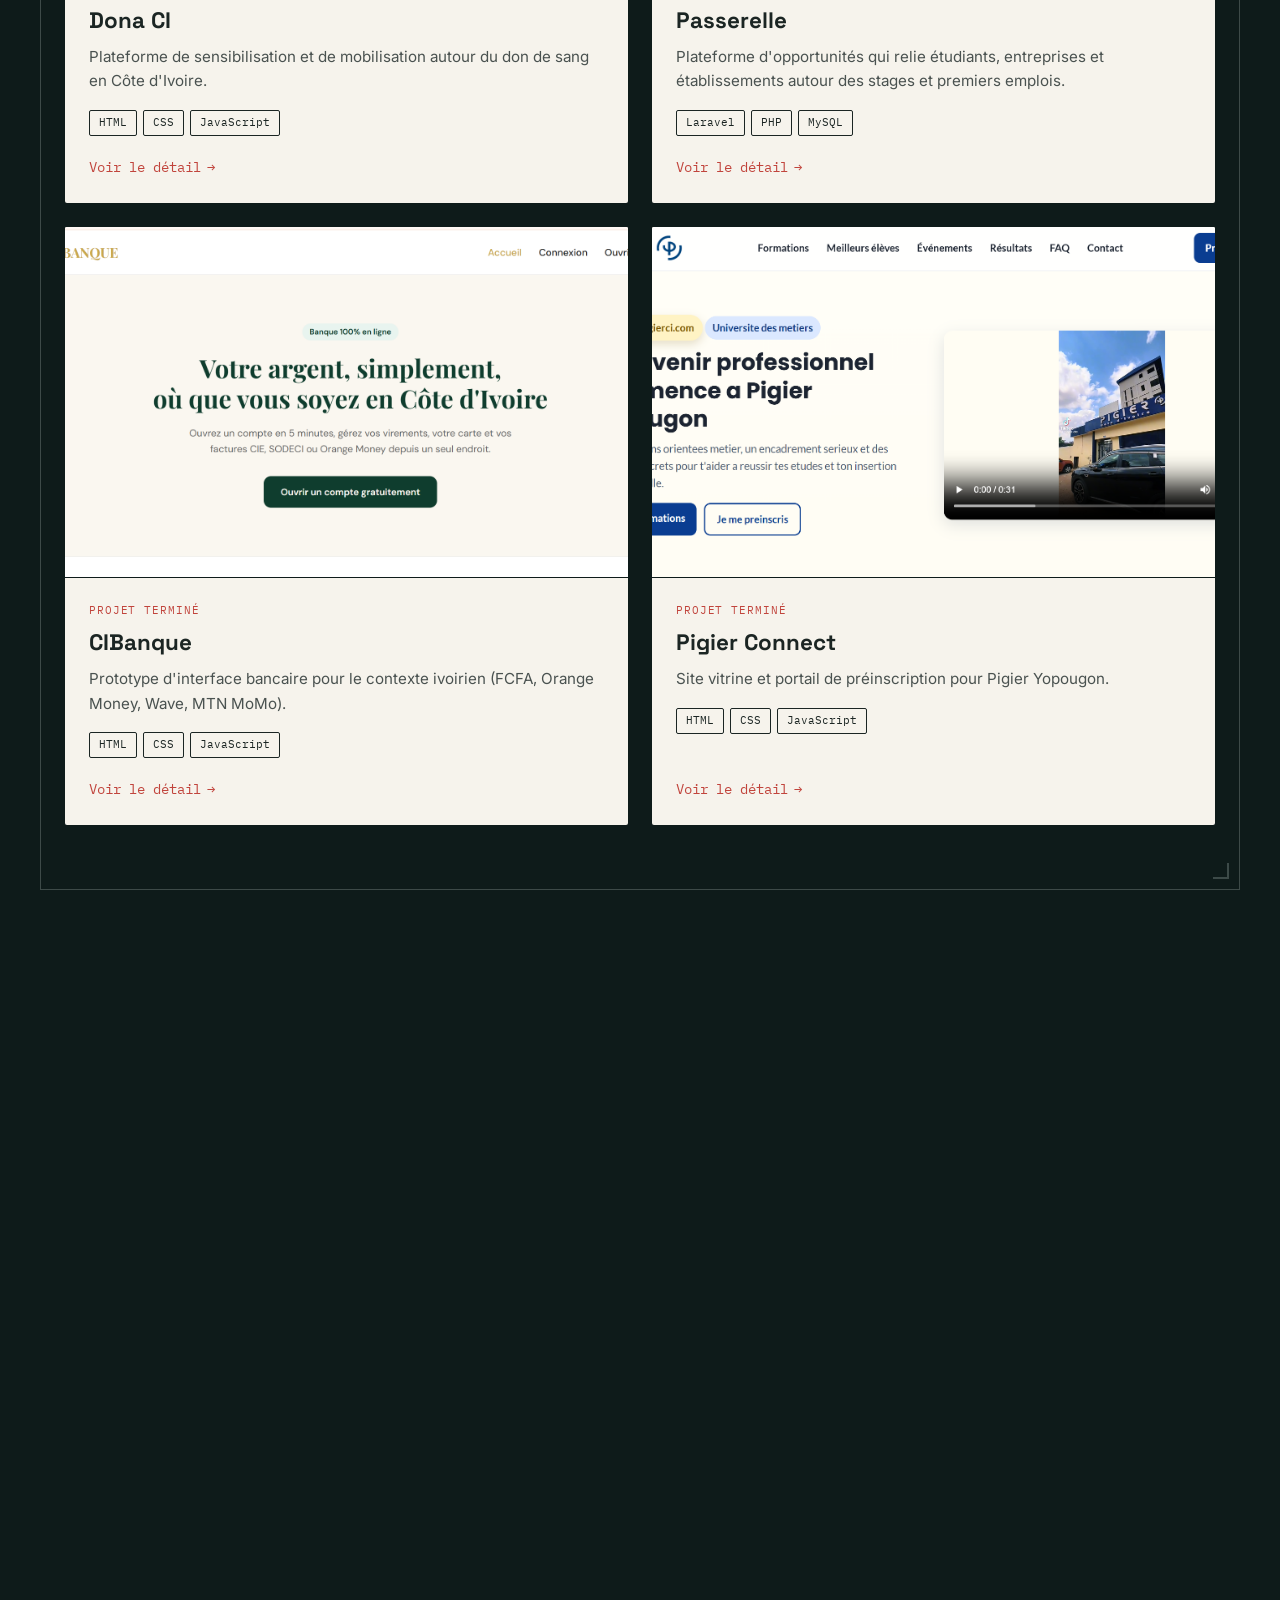
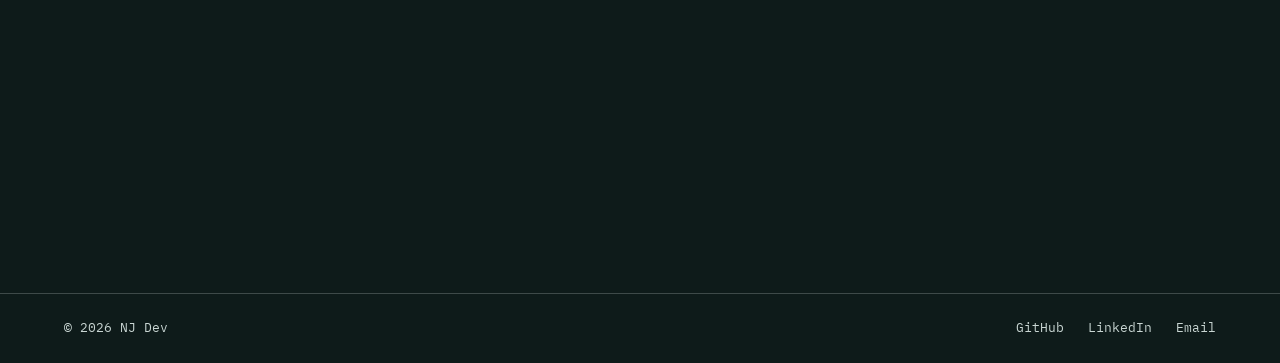
==== commit ab33c6b0: "Préserve le cadrage de Dona CI" ====
--- a/index.html
+++ b/index.html
@@ -78,7 +78,7 @@
         <!-- Projet 1 : Dona CI -->
         <article class="project-card">
           <div class="project-thumb">
-            <img src="images/dona-ci-preview.png" alt="Capture d'écran de Dona CI, site de mobilisation autour du don de sang">
+            <img class="project-shot-contain" src="images/dona-ci-preview.png" alt="Capture d'écran de Dona CI, site de mobilisation autour du don de sang">
           </div>
           <div class="project-body">
             <span class="project-rev">Site vitrine</span>
--- a/css/style.css
+++ b/css/style.css
@@ -428,6 +428,13 @@
   height: 100%;
   object-fit: cover;
   object-position: top;
+}
+
+/* Certaines captures sont volontairement plus larges que leur cadre. */
+.project-thumb img.project-shot-contain,
+.project-detail-embed img.project-shot-contain {
+  object-fit: contain;
+  background: var(--paper-dim);
 }
 
 .project-body {
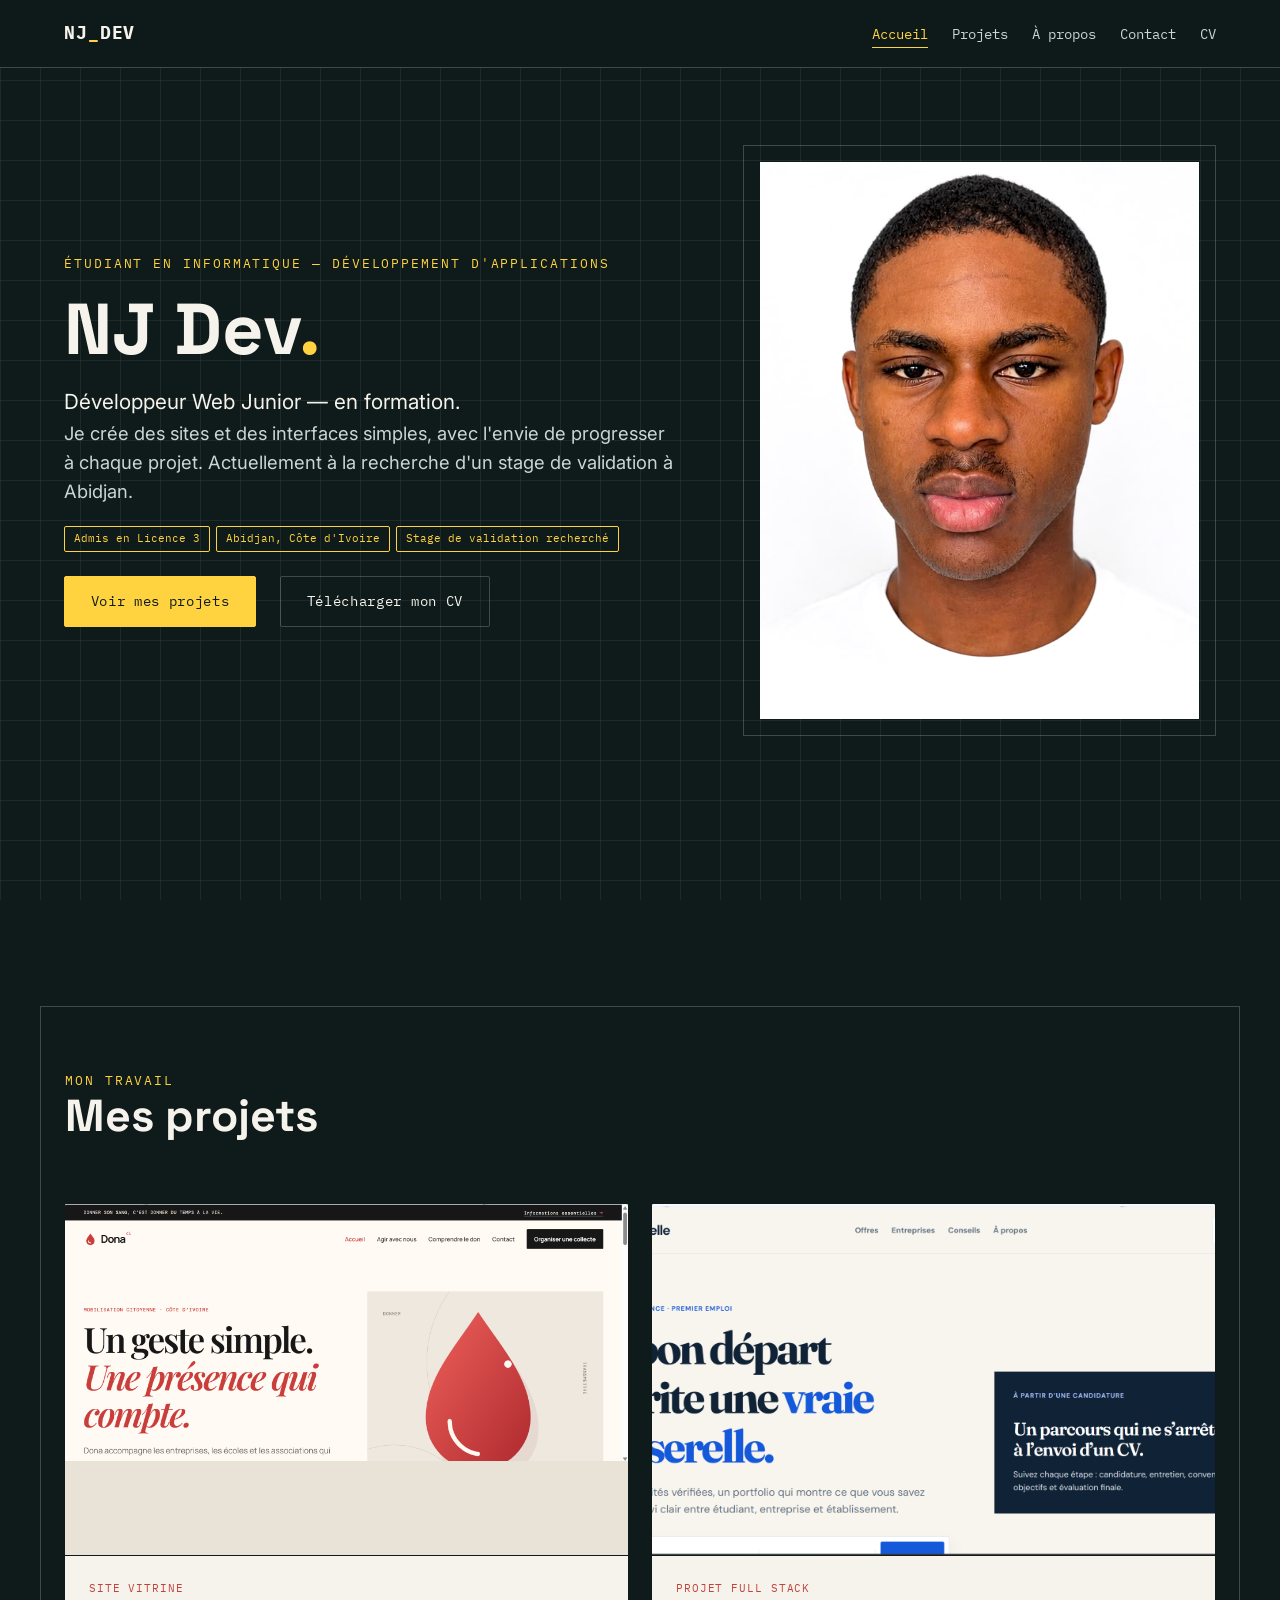
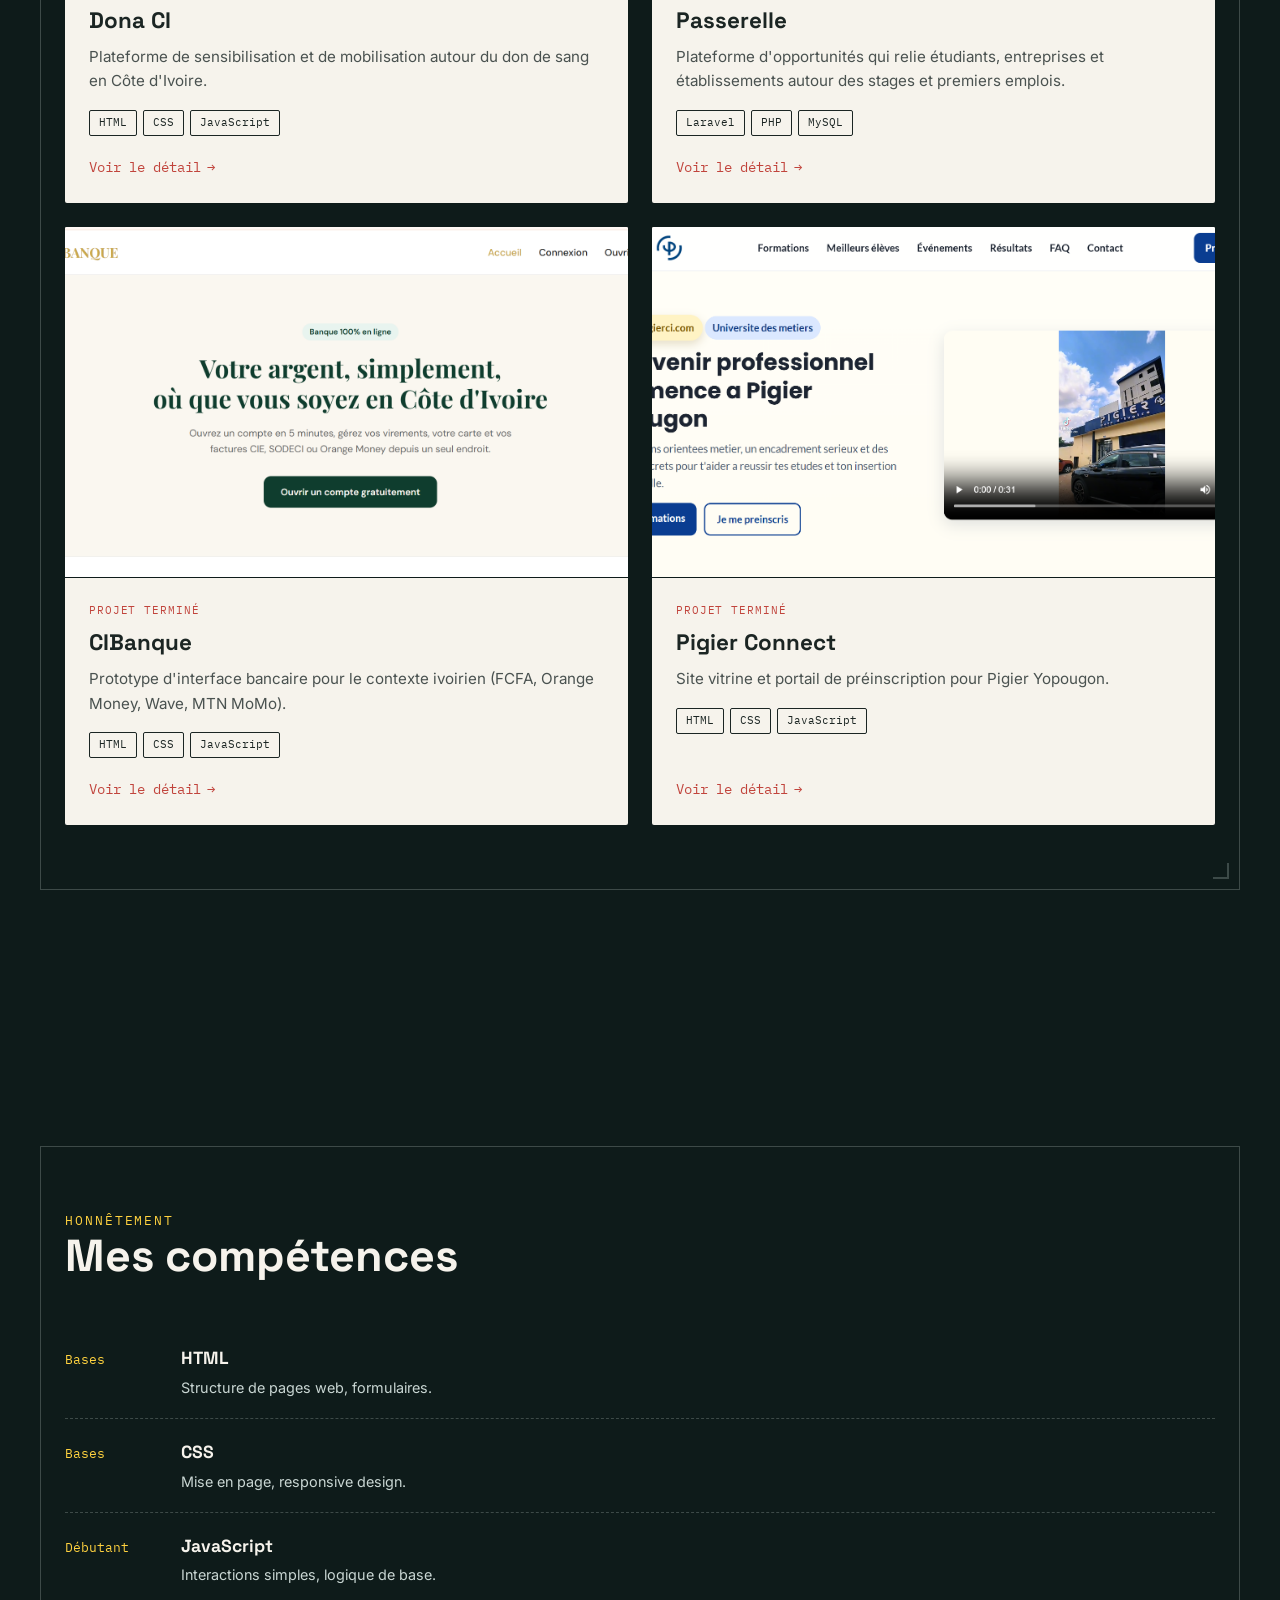
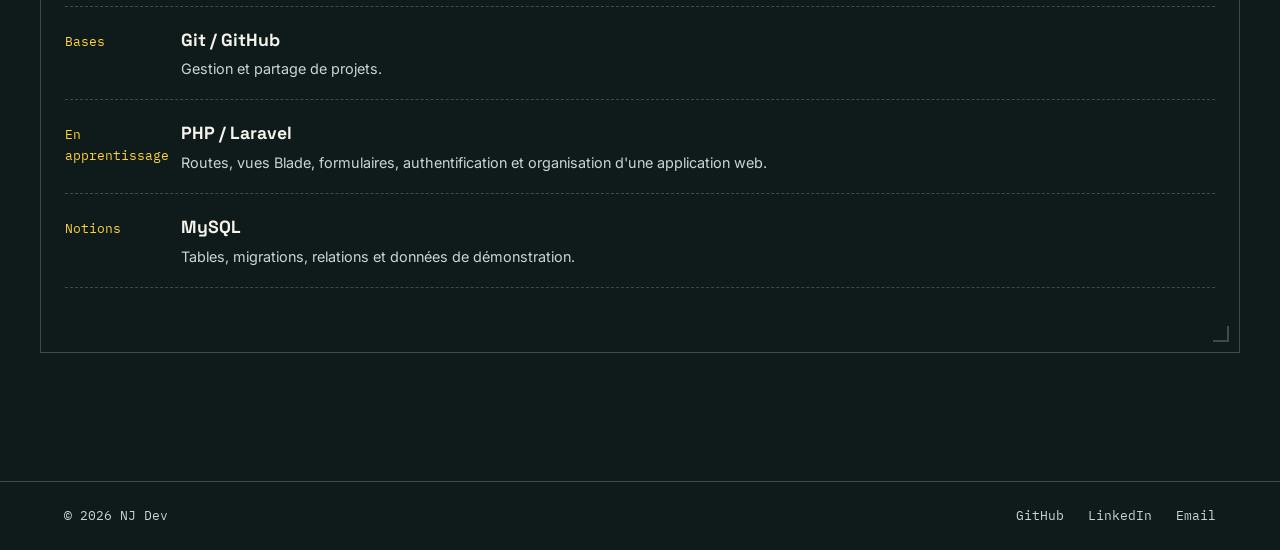
==== commit 93a9ec70: "Précise les compétences backend en apprentissage" ====
--- a/index.html
+++ b/index.html
@@ -187,6 +187,20 @@
             <p>Gestion et partage de projets.</p>
           </div>
         </div>
+          <div class="annotation">
+            <span class="annotation-code">En apprentissage</span>
+            <div class="annotation-body">
+              <h4>PHP / Laravel</h4>
+              <p>Routes, vues Blade, formulaires, authentification et organisation d'une application web.</p>
+            </div>
+          </div>
+          <div class="annotation">
+            <span class="annotation-code">Notions</span>
+            <div class="annotation-body">
+              <h4>MySQL</h4>
+              <p>Tables, migrations, relations et données de démonstration.</p>
+            </div>
+          </div>
       </div>
     </div>
   </section>
